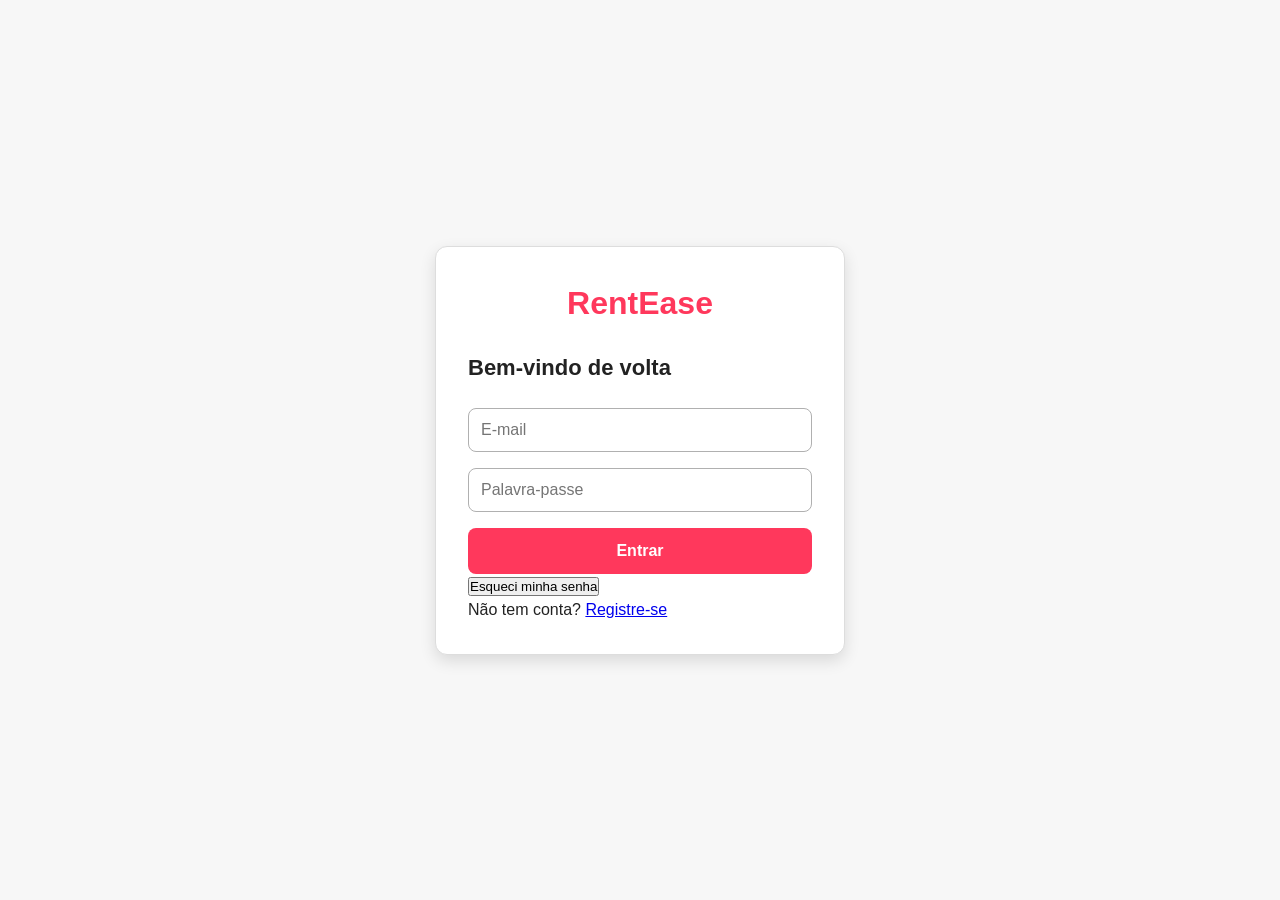
==== all-flats.html @ 6678277b "Add files via upload" ====
<!DOCTYPE html>
<html lang="pt">
<head>
    <meta charset="UTF-8">
    <meta name="viewport" content="width=device-width, initial-scale=1.0">
    <title>Todos os Flats - RentEase</title>
    <link rel="stylesheet" href="styles.css">
</head>
<body>
    <header class="main-header">
        <div class="container header-flex">
            <div class="logo">RentEase</div>
            <nav class="main-nav">
                <a href="index.html">Favoritos (Home)</a>
                <a href="all-flats.html" class="active">Todos os Flats</a>
                <a href="new-flat.html">Novo Flat</a>
                <a href="profile.html">Perfil</a>
            </nav>
            <div class="user-info">
                <span id="user-display">Olá, <strong id="full-name">...</strong></span>
                <button onclick="logout()" class="btn-logout">Sair</button>
            </div>
        </div>
    </header>

    <main class="container">
        <section class="page-title">
            <h1>Todos os Apartamentos</h1>
            <p>Explore todas as opções disponíveis no sistema.</p>
        </section>

        <section class="filters-bar airbnb-card">
            <div class="filter-inputs">
                <input type="text" id="filter-city" placeholder="Cidade">
                <input type="number" id="filter-min-price" placeholder="Preço Min">
                <input type="number" id="filter-max-price" placeholder="Preço Max">
                <input type="number" id="filter-min-area" placeholder="Área Min">
            </div>
            <div class="sort-box">
                <label>Ordenar por:</label>
                <select id="sort-select">
                    <option value="city">Cidade</option>
                    <option value="rentPrice">Preço</option>
                    <option value="areaSize">Área</option>
                </select>
            </div>
        </section>

        <div id="all-flats-grid" class="flats-grid">
            </div>
    </main>

    <script src="auth.js"></script>
    <script src="app.js"></script>
    <script>
       
        function renderAllFlats() {
            const container = document.getElementById('all-flats-grid');
            const cityValue = document.getElementById('filter-city').value.toLowerCase();
            const minPrice = Number(document.getElementById('filter-min-price').value) || 0;
            const maxPrice = Number(document.getElementById('filter-max-price').value) || Infinity;
            const minArea = Number(document.getElementById('filter-min-area').value) || 0;
            const sortBy = document.getElementById('sort-select').value;

            let filtered = allFlats.filter(flat => {
                return flat.city.toLowerCase().includes(cityValue) &&
                       flat.rentPrice >= minPrice &&
                       flat.rentPrice <= maxPrice &&
                       flat.areaSize >= minArea;
            });

            filtered.sort((a, b) => {
                if (typeof a[sortBy] === 'string') return a[sortBy].localeCompare(b[sortBy]);
                return a[sortBy] - b[sortBy];
            });

            container.innerHTML = filtered.map(flat => `
                <div class="flat-card airbnb-card">
                    <div class="flat-image-placeholder"></div>
                    <div class="flat-content">
                        <div class="flat-header">
                            <h3>${flat.city}</h3>
                            <button onclick="toggleFavorite('${flat.id}')" class="fav-btn ${flat.isFavourite ? 'active' : ''}">
                                ${flat.isFavourite ? '❤️' : '🤍'}
                            </button>
                        </div>
                        <p class="flat-details">${flat.streetName}, ${flat.streetNumber}</p>
                        <p class="flat-specs">${flat.areaSize}m² • ${flat.yearBuilt}</p>
                        <p class="flat-price"><strong>€${flat.rentPrice}</strong> / mês</p>
                    </div>
                </div>
            `).join('');
        }

        document.querySelectorAll('input, select').forEach(el => {
            el.addEventListener('input', renderAllFlats);
        });

        window.onload = renderAllFlats;
    </script>
</body>
</html>
---- styles.css ----
:root {
    --airbnb-red: #FF385C;
    --dark-text: #222222;
    --light-gray: #717171;
    --border: #DDDDDD;
    --bg-gray: #f7f7f7;
    --white: #ffffff;
    --shadow: 0 6px 16px rgba(0,0,0,0.12);
}

* {
    box-sizing: border-box;
    margin: 0;
    padding: 0;
    font-family: 'Circular', -apple-system, BlinkMacSystemFont, Roboto, Helvetica Neue, sans-serif;
}

body {
    background-color: var(--white);
    color: var(--dark-text);
    line-height: 1.5;
}

.container {
    max-width: 1200px;
    margin: 0 auto;
    padding: 0 24px;
}

.auth-page {
    display: flex;
    justify-content: center;
    align-items: center;
    min-height: 100vh;
    background-color: var(--bg-gray);
}

.auth-container {
    width: 100%;
    max-width: 450px;
    padding: 20px;
}

.airbnb-card {
    background: var(--white);
    padding: 32px;
    border: 1px solid var(--border);
    border-radius: 12px;
    box-shadow: var(--shadow);
}

.logo {
    color: var(--airbnb-red);
    font-size: 32px;
    font-weight: bold;
    text-align: center;
    margin-bottom: 24px;
    display: block;
    text-decoration: none;
}

h2 {
    font-size: 22px;
    margin-bottom: 24px;
    font-weight: 600;
}

.airbnb-card input {
    width: 100%;
    padding: 12px;
    margin-bottom: 16px;
    border: 1px solid #B0B0B0;
    border-radius: 8px;
    font-size: 16px;
}

.btn-primary {
    background-color: var(--airbnb-red);
    color: white;
    border: none;
    width: 100%;
    padding: 14px;
    border-radius: 8px;
    font-size: 16px;
    font-weight: 600;
    cursor: pointer;
    transition: transform 0.1s;
}

.btn-primary:active {
    transform: scale(0.98);
}

.main-header {
    border-bottom: 1px solid var(--border);
    padding: 16px 0;
    background: var(--white);
    position: sticky;
    top: 0;
    z-index: 1000;
}

.header-flex {
    display: flex;
    justify-content: space-between;
    align-items: center;
}

.main-nav a {
    text-decoration: none;
    color: var(--dark-text);
    margin: 0 15px;
    font-size: 14px;
    font-weight: 500;
}

.main-nav a.active {
    color: var(--airbnb-red);
    border-bottom: 2px solid var(--airbnb-red);
    padding-bottom: 20px;
}

.user-info {
    display: flex;
    align-items: center;
    gap: 15px;
}

.btn-logout {
    background: none;
    border: 1px solid var(--border);
    padding: 8px 16px;
    border-radius: 20px;
    cursor: pointer;
    font-size: 12px;
}

.flats-grid {
    display: grid;
    grid-template-columns: repeat(auto-fill, minmax(280px, 1fr));
    gap: 24px;
    padding: 32px 0;
}

.flat-card {
    border: none !important;
    box-shadow: none !important;
    position: relative;
    cursor: pointer;
}

.flat-image-placeholder {
    width: 100%;
    aspect-ratio: 1 / 1;
    background-color: #EBEBEB;
    border-radius: 12px;
    margin-bottom: 12px;
}

.flat-content h3 {
    font-size: 16px;
    font-weight: 600;
}

.flat-details, .flat-specs {
    color: var(--light-gray);
    font-size: 14px;
}

.flat-price {
    margin-top: 6px;
    font-size: 15px;
}

.fav-btn {
    position: absolute;
    top: 15px;
    right: 15px;
    background: none;
    border: none;
    font-size: 24px;
    cursor: pointer;
    z-index: 10;
}

.filters-bar {
    display: flex;
    justify-content: space-between;
    align-items: center;
    padding: 20px;
    margin-top: 20px;
    background: var(--white);
}

.filter-inputs {
    display: flex;
    gap: 10px;
    flex-wrap: wrap;
}

.filter-inputs input, .sort-box select {
    padding: 10px;
    border: 1px solid var(--border);
    border-radius: 8px;
}

.form-container {
    max-width: 600px;
    margin: 40px auto;
}

.input-section {
    margin-bottom: 30px;
    padding-bottom: 20px;
    border-bottom: 1px solid var(--border);
}

.input-row {
    display: flex;
    gap: 10px;
}

@media (max-width: 768px) {
    .header-flex {
        flex-direction: column;
        gap: 15px;
    }
    
    .filters-bar {
        flex-direction: column;
        gap: 15px;
    }

    .auth-container {
        max-width: 90%;
    }
}
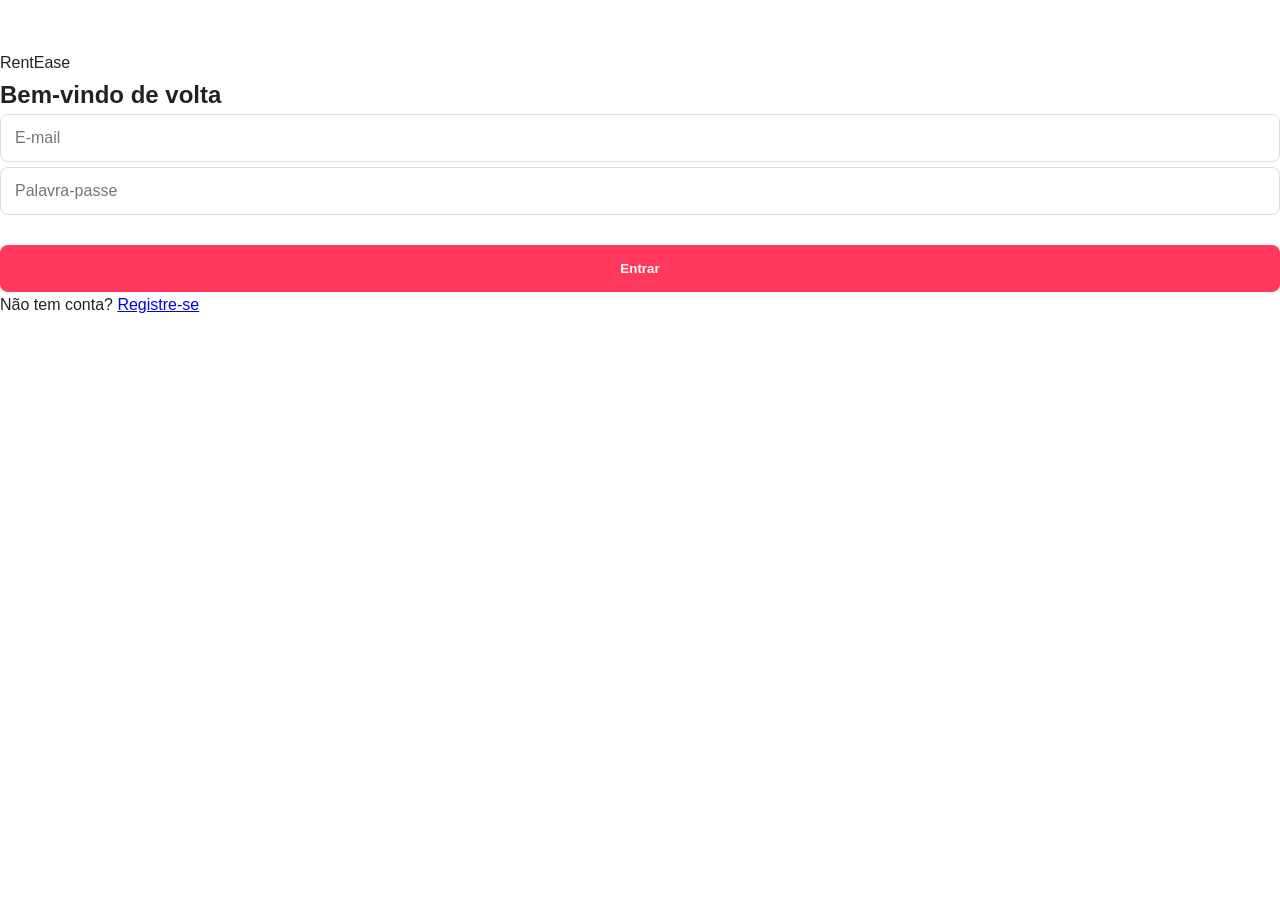
==== commit f9215aa9: "Add files via upload" ====
--- a/all-flats.html
+++ b/all-flats.html
@@ -1,102 +1,55 @@
 <!DOCTYPE html>
 <html lang="pt">
+
 <head>
     <meta charset="UTF-8">
     <meta name="viewport" content="width=device-width, initial-scale=1.0">
-    <title>Todos os Flats - RentEase</title>
+    <title>Meus Flats - RentEase</title>
     <link rel="stylesheet" href="styles.css">
 </head>
+
 <body>
+
     <header class="main-header">
         <div class="container header-flex">
-            <div class="logo">RentEase</div>
+            <a href="index.html" class="logo-link">RentEase</a>
             <nav class="main-nav">
-                <a href="index.html">Favoritos (Home)</a>
-                <a href="all-flats.html" class="active">Todos os Flats</a>
+                <a href="index.html">Favoritos</a>
+                <a href="all-flats.html">Todos os Flats</a>
                 <a href="new-flat.html">Novo Flat</a>
                 <a href="profile.html">Perfil</a>
             </nav>
             <div class="user-info">
-                <span id="user-display">Olá, <strong id="full-name">...</strong></span>
-                <button onclick="logout()" class="btn-logout">Sair</button>
+                Olá, <strong id="full-name-header">...</strong>
+                <button onclick="logout()"
+                    style="background:none; border:1px solid #ddd; padding:5px 12px; border-radius:20px; cursor:pointer;">Sair</button>
             </div>
         </div>
     </header>
 
     <main class="container">
-        <section class="page-title">
-            <h1>Todos os Apartamentos</h1>
-            <p>Explore todas as opções disponíveis no sistema.</p>
-        </section>
+        <h1>Os meus Apartamentos</h1>
+        <div id="all-flats-grid" class="flats-grid"></div>
 
-        <section class="filters-bar airbnb-card">
-            <div class="filter-inputs">
-                <input type="text" id="filter-city" placeholder="Cidade">
-                <input type="number" id="filter-min-price" placeholder="Preço Min">
-                <input type="number" id="filter-max-price" placeholder="Preço Max">
-                <input type="number" id="filter-min-area" placeholder="Área Min">
+        <div id="editModal" class="modal">
+            <div class="modal-content airbnb-card">
+                <span class="close-btn" onclick="closeEditModal()">&times;</span>
+                <h2>Editar Apartamento</h2>
+                <form id="edit-form" onsubmit="saveEdit(event)">
+                    <input type="hidden" id="edit-id">
+                    <label>Cidade</label>
+                    <input type="text" id="edit-city" required>
+                    <label>Preço (€)</label>
+                    <input type="number" id="edit-rentPrice" required>
+                    <button type="submit" class="btn-primary">Guardar Alterações</button>
+                    <button type="button" onclick="deleteFlat()" class="btn-delete-flat">Eliminar Apartamento</button>
+                </form>
             </div>
-            <div class="sort-box">
-                <label>Ordenar por:</label>
-                <select id="sort-select">
-                    <option value="city">Cidade</option>
-                    <option value="rentPrice">Preço</option>
-                    <option value="areaSize">Área</option>
-                </select>
-            </div>
-        </section>
-
-        <div id="all-flats-grid" class="flats-grid">
-            </div>
+        </div>
     </main>
 
     <script src="auth.js"></script>
     <script src="app.js"></script>
-    <script>
-       
-        function renderAllFlats() {
-            const container = document.getElementById('all-flats-grid');
-            const cityValue = document.getElementById('filter-city').value.toLowerCase();
-            const minPrice = Number(document.getElementById('filter-min-price').value) || 0;
-            const maxPrice = Number(document.getElementById('filter-max-price').value) || Infinity;
-            const minArea = Number(document.getElementById('filter-min-area').value) || 0;
-            const sortBy = document.getElementById('sort-select').value;
+</body>
 
-            let filtered = allFlats.filter(flat => {
-                return flat.city.toLowerCase().includes(cityValue) &&
-                       flat.rentPrice >= minPrice &&
-                       flat.rentPrice <= maxPrice &&
-                       flat.areaSize >= minArea;
-            });
-
-            filtered.sort((a, b) => {
-                if (typeof a[sortBy] === 'string') return a[sortBy].localeCompare(b[sortBy]);
-                return a[sortBy] - b[sortBy];
-            });
-
-            container.innerHTML = filtered.map(flat => `
-                <div class="flat-card airbnb-card">
-                    <div class="flat-image-placeholder"></div>
-                    <div class="flat-content">
-                        <div class="flat-header">
-                            <h3>${flat.city}</h3>
-                            <button onclick="toggleFavorite('${flat.id}')" class="fav-btn ${flat.isFavourite ? 'active' : ''}">
-                                ${flat.isFavourite ? '❤️' : '🤍'}
-                            </button>
-                        </div>
-                        <p class="flat-details">${flat.streetName}, ${flat.streetNumber}</p>
-                        <p class="flat-specs">${flat.areaSize}m² • ${flat.yearBuilt}</p>
-                        <p class="flat-price"><strong>€${flat.rentPrice}</strong> / mês</p>
-                    </div>
-                </div>
-            `).join('');
-        }
-
-        document.querySelectorAll('input, select').forEach(el => {
-            el.addEventListener('input', renderAllFlats);
-        });
-
-        window.onload = renderAllFlats;
-    </script>
-</body>
 </html>
--- a/styles.css
+++ b/styles.css
@@ -1,100 +1,34 @@
 :root {
-    --airbnb-red: #FF385C;
-    --dark-text: #222222;
+    --primary-color: #ff385c;
+    --text-color: #222222;
     --light-gray: #717171;
-    --border: #DDDDDD;
-    --bg-gray: #f7f7f7;
-    --white: #ffffff;
-    --shadow: 0 6px 16px rgba(0,0,0,0.12);
+    --border-color: #dddddd;
+    --bg-color: #f7f7f7;
 }
 
 * {
     box-sizing: border-box;
     margin: 0;
     padding: 0;
-    font-family: 'Circular', -apple-system, BlinkMacSystemFont, Roboto, Helvetica Neue, sans-serif;
+    font-family: 'Segoe UI', sans-serif;
 }
 
 body {
-    background-color: var(--white);
-    color: var(--dark-text);
-    line-height: 1.5;
+    background: white;
+    color: var(--text-color);
+    line-height: 1.6;
 }
 
 .container {
-    max-width: 1200px;
+    max-width: 1100px;
     margin: 0 auto;
-    padding: 0 24px;
-}
-
-.auth-page {
-    display: flex;
-    justify-content: center;
-    align-items: center;
-    min-height: 100vh;
-    background-color: var(--bg-gray);
-}
-
-.auth-container {
-    width: 100%;
-    max-width: 450px;
-    padding: 20px;
-}
-
-.airbnb-card {
-    background: var(--white);
-    padding: 32px;
-    border: 1px solid var(--border);
-    border-radius: 12px;
-    box-shadow: var(--shadow);
-}
-
-.logo {
-    color: var(--airbnb-red);
-    font-size: 32px;
-    font-weight: bold;
-    text-align: center;
-    margin-bottom: 24px;
-    display: block;
-    text-decoration: none;
-}
-
-h2 {
-    font-size: 22px;
-    margin-bottom: 24px;
-    font-weight: 600;
-}
-
-.airbnb-card input {
-    width: 100%;
-    padding: 12px;
-    margin-bottom: 16px;
-    border: 1px solid #B0B0B0;
-    border-radius: 8px;
-    font-size: 16px;
-}
-
-.btn-primary {
-    background-color: var(--airbnb-red);
-    color: white;
-    border: none;
-    width: 100%;
-    padding: 14px;
-    border-radius: 8px;
-    font-size: 16px;
-    font-weight: 600;
-    cursor: pointer;
-    transition: transform 0.1s;
-}
-
-.btn-primary:active {
-    transform: scale(0.98);
+    padding: 0 20px;
 }
 
 .main-header {
-    border-bottom: 1px solid var(--border);
-    padding: 16px 0;
-    background: var(--white);
+    border-bottom: 1px solid var(--border-color);
+    padding: 20px 0;
+    background: white;
     position: sticky;
     top: 0;
     z-index: 1000;
@@ -106,132 +40,180 @@
     align-items: center;
 }
 
+.logo-link {
+    font-size: 1.6rem;
+    font-weight: 800;
+    color: var(--primary-color);
+    text-decoration: none;
+}
+
+.main-nav {
+    display: flex;
+    gap: 25px;
+}
+
 .main-nav a {
     text-decoration: none;
-    color: var(--dark-text);
-    margin: 0 15px;
-    font-size: 14px;
+    color: var(--text-color);
     font-weight: 500;
 }
 
 .main-nav a.active {
-    color: var(--airbnb-red);
-    border-bottom: 2px solid var(--airbnb-red);
-    padding-bottom: 20px;
+    color: var(--primary-color);
 }
 
 .user-info {
     display: flex;
     align-items: center;
-    gap: 15px;
-}
-
-.btn-logout {
-    background: none;
-    border: 1px solid var(--border);
-    padding: 8px 16px;
-    border-radius: 20px;
-    cursor: pointer;
-    font-size: 12px;
+    gap: 10px;
+    font-weight: 600;
+}
+
+main {
+    padding: 50px 0;
+}
+
+h1 {
+    margin-bottom: 15px;
+    font-size: 2rem;
+}
+
+.subtitle {
+    color: var(--light-gray);
+    margin-bottom: 40px;
+    display: block;
+}
+
+label {
+    display: block;
+    margin: 15px 0 5px;
+    font-weight: 600;
+    font-size: 0.85rem;
+    color: var(--light-gray);
+    text-transform: uppercase;
+}
+
+input,
+select {
+    width: 100%;
+    padding: 14px;
+    border: 1px solid var(--border-color);
+    border-radius: 8px;
+    font-size: 1rem;
+    margin-bottom: 5px;
+}
+
+.input-row {
+    display: grid;
+    grid-template-columns: 1fr 1fr;
+    gap: 20px;
+    margin-bottom: 15px;
 }
 
 .flats-grid {
     display: grid;
-    grid-template-columns: repeat(auto-fill, minmax(280px, 1fr));
-    gap: 24px;
-    padding: 32px 0;
+    grid-template-columns: repeat(auto-fill, minmax(300px, 1fr));
+    gap: 35px;
+    margin-top: 30px;
 }
 
 .flat-card {
-    border: none !important;
-    box-shadow: none !important;
+    cursor: pointer;
+    border-radius: 12px;
+}
+
+.flat-image-container {
+    width: 100%;
+    aspect-ratio: 1/1;
+    border-radius: 12px;
+    overflow: hidden;
+    background: #f0f0f0;
+    margin-bottom: 12px;
+}
+
+.flat-photo {
+    width: 100%;
+    height: 100%;
+    object-fit: cover;
+}
+
+.modal {
+    display: none;
+    position: fixed;
+    z-index: 2000;
+    left: 0;
+    top: 0;
+    width: 100%;
+    height: 100%;
+    background: rgba(0, 0, 0, 0.5);
+    backdrop-filter: blur(2px);
+}
+
+.modal-content {
+    background: white;
+    margin: 5vh auto;
+    padding: 40px;
+    width: 90%;
+    max-width: 550px;
+    border-radius: 16px;
     position: relative;
-    cursor: pointer;
-}
-
-.flat-image-placeholder {
-    width: 100%;
-    aspect-ratio: 1 / 1;
-    background-color: #EBEBEB;
-    border-radius: 12px;
-    margin-bottom: 12px;
-}
-
-.flat-content h3 {
-    font-size: 16px;
+}
+
+.close-btn {
+    position: absolute;
+    right: 25px;
+    top: 20px;
+    font-size: 24px;
+    cursor: pointer;
+}
+
+.btn-primary {
+    background: var(--primary-color);
+    color: white;
+    border: none;
+    padding: 16px;
+    width: 100%;
+    border-radius: 8px;
+    font-weight: 700;
+    cursor: pointer;
+    margin-top: 25px;
+}
+
+.btn-delete {
+    background: #fdf2f2;
+    color: #d32f2f;
+    border: none;
+    padding: 12px;
+    width: 100%;
+    border-radius: 8px;
+    margin-top: 10px;
+    cursor: pointer;
     font-weight: 600;
-}
-
-.flat-details, .flat-specs {
-    color: var(--light-gray);
-    font-size: 14px;
-}
-
-.flat-price {
-    margin-top: 6px;
-    font-size: 15px;
-}
-
-.fav-btn {
-    position: absolute;
-    top: 15px;
-    right: 15px;
-    background: none;
-    border: none;
-    font-size: 24px;
-    cursor: pointer;
-    z-index: 10;
-}
-
-.filters-bar {
-    display: flex;
-    justify-content: space-between;
-    align-items: center;
-    padding: 20px;
-    margin-top: 20px;
-    background: var(--white);
-}
-
-.filter-inputs {
-    display: flex;
-    gap: 10px;
-    flex-wrap: wrap;
-}
-
-.filter-inputs input, .sort-box select {
-    padding: 10px;
-    border: 1px solid var(--border);
-    border-radius: 8px;
-}
-
-.form-container {
-    max-width: 600px;
-    margin: 40px auto;
-}
-
-.input-section {
-    margin-bottom: 30px;
-    padding-bottom: 20px;
-    border-bottom: 1px solid var(--border);
-}
-
-.input-row {
-    display: flex;
-    gap: 10px;
 }
 
 @media (max-width: 768px) {
     .header-flex {
         flex-direction: column;
-        gap: 15px;
+        gap: 20px;
     }
-    
-    .filters-bar {
-        flex-direction: column;
-        gap: 15px;
+
+    .input-row {
+        grid-template-columns: 1fr;
     }
-
-    .auth-container {
-        max-width: 90%;
-    }
+}
+
+.btn-delete {
+    background-color: #ff4d4d;
+    color: white;
+    border: none;
+    padding: 12px 20px;
+    border-radius: 8px;
+    font-weight: bold;
+    cursor: pointer;
+    width: 100%;
+    transition: background 0.2s;
+}
+
+.btn-delete:hover {
+    background-color: #cc0000;
 }
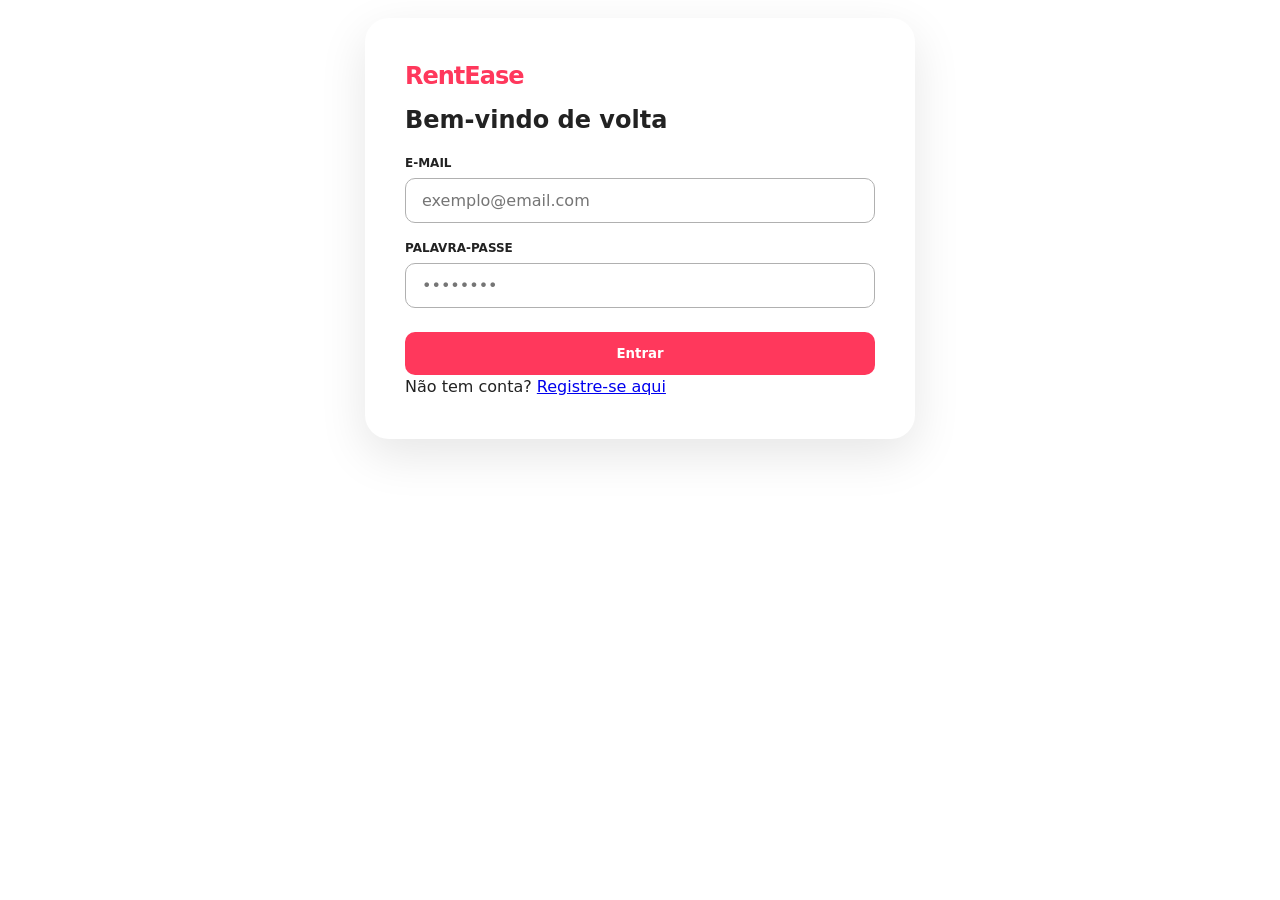
==== commit 1578af0d: "Add files via upload" ====
--- a/all-flats.html
+++ b/all-flats.html
@@ -1,48 +1,65 @@
 <!DOCTYPE html>
 <html lang="pt">
-
 <head>
     <meta charset="UTF-8">
     <meta name="viewport" content="width=device-width, initial-scale=1.0">
-    <title>Meus Flats - RentEase</title>
+    <title>Todos os Flats - RentEase</title>
     <link rel="stylesheet" href="styles.css">
 </head>
-
 <body>
-
     <header class="main-header">
         <div class="container header-flex">
             <a href="index.html" class="logo-link">RentEase</a>
             <nav class="main-nav">
                 <a href="index.html">Favoritos</a>
-                <a href="all-flats.html">Todos os Flats</a>
+                <a href="all-flats.html" class="active">Todos os Flats</a>
                 <a href="new-flat.html">Novo Flat</a>
                 <a href="profile.html">Perfil</a>
             </nav>
             <div class="user-info">
                 Olá, <strong id="full-name-header">...</strong>
-                <button onclick="logout()"
-                    style="background:none; border:1px solid #ddd; padding:5px 12px; border-radius:20px; cursor:pointer;">Sair</button>
+                <button onclick="logout()" class="btn-logout">Sair</button>
             </div>
         </div>
     </header>
 
     <main class="container">
-        <h1>Os meus Apartamentos</h1>
+        <h1>Todos os Flats</h1>
+    
         <div id="all-flats-grid" class="flats-grid"></div>
 
         <div id="editModal" class="modal">
-            <div class="modal-content airbnb-card">
+            <div class="modal-content">
                 <span class="close-btn" onclick="closeEditModal()">&times;</span>
-                <h2>Editar Apartamento</h2>
+                <h2>Editar Flat</h2>
                 <form id="edit-form" onsubmit="saveEdit(event)">
                     <input type="hidden" id="edit-id">
                     <label>Cidade</label>
                     <input type="text" id="edit-city" required>
-                    <label>Preço (€)</label>
-                    <input type="number" id="edit-rentPrice" required>
+                    <div class="input-row">
+                        <div>
+                            <label>Rua</label>
+                            <input type="text" id="edit-street">
+                        </div>
+                        <div>
+                            <label>Nº</label>
+                            <input type="text" id="edit-number">
+                        </div>
+                    </div>
+                    <div class="input-row">
+                        <div>
+                            <label>Área (m²)</label>
+                            <input type="number" id="edit-area">
+                        </div>
+                        <div>
+                            <label>Preço (€)</label>
+                            <input type="number" id="edit-price" required>
+                        </div>
+                    </div>
+                    <label>Link da Foto (URL)</label>
+                    <input type="url" id="edit-photo">
                     <button type="submit" class="btn-primary">Guardar Alterações</button>
-                    <button type="button" onclick="deleteFlat()" class="btn-delete-flat">Eliminar Apartamento</button>
+                    <button type="button" onclick="deleteFlat()" class="btn-delete-acc">Eliminar Flat</button>
                 </form>
             </div>
         </div>
@@ -51,5 +68,4 @@
     <script src="auth.js"></script>
     <script src="app.js"></script>
 </body>
-
 </html>
--- a/styles.css
+++ b/styles.css
@@ -1,219 +1,263 @@
 :root {
     --primary-color: #ff385c;
+    --primary-hover: #e31c5f;
     --text-color: #222222;
     --light-gray: #717171;
     --border-color: #dddddd;
     --bg-color: #f7f7f7;
-}
-
-* {
-    box-sizing: border-box;
-    margin: 0;
-    padding: 0;
-    font-family: 'Segoe UI', sans-serif;
-}
-
-body {
+    --white: #ffffff;
+}
+
+* { 
+    box-sizing: border-box; 
+    margin: 0; 
+    padding: 0; 
+    font-family: 'Inter', -apple-system, system-ui, sans-serif; 
+}
+
+body { 
+    background-color: var(--white); 
+    color: var(--text-color); 
+    line-height: 1.5; 
+}
+
+.container { 
+    max-width: 1100px; 
+    margin: 0 auto; 
+    padding: 0 24px; 
+}
+
+.main-header { 
+    border-bottom: 1px solid var(--border-color); 
+    padding: 16px 0; 
+    position: sticky; 
+    top: 0; 
+    background: white; 
+    z-index: 1000;
+}
+
+.header-flex { 
+    display: flex; 
+    justify-content: space-between; 
+    align-items: center; 
+}
+
+.logo-link { 
+    font-size: 1.5rem; 
+    font-weight: 800; 
+    color: var(--primary-color); 
+    text-decoration: none; 
+    letter-spacing: -1px; 
+}
+
+.main-nav { 
+    display: flex; 
+    gap: 24px; 
+}
+
+.main-nav a { 
+    text-decoration: none; 
+    color: var(--text-color); 
+    font-weight: 600; 
+    font-size: 0.9rem;
+    padding: 8px 12px;
+}
+
+.main-nav a.active { 
+    color: var(--primary-color); 
+}
+
+.user-info { 
+    display: flex; 
+    align-items: center; 
+    gap: 12px; 
+    font-size: 0.9rem; 
+}
+
+.btn-logout { 
+    background: white; 
+    border: 1px solid var(--border-color); 
+    padding: 6px 16px; 
+    border-radius: 20px; 
+    cursor: pointer; 
+}
+
+main { 
+    padding: 40px 0; 
+}
+
+h1 { 
+    margin-bottom: 8px; 
+    font-size: 2rem; 
+}
+
+.subtitle { 
+    color: var(--light-gray); 
+    margin-bottom: 32px; 
+    display: block; 
+}
+
+.flats-grid { 
+    display: grid; 
+    grid-template-columns: repeat(auto-fill, minmax(260px, 1fr)); 
+    gap: 32px; 
+}
+
+.flat-card-wrapper {
+    position: relative;
+}
+
+.fav-btn {
+    position: absolute;
+    top: 12px;
+    right: 12px;
+    background: none;
+    border: none;
+    cursor: pointer;
+    z-index: 10;
+}
+
+.fav-icon {
+    font-size: 24px;
+    color: rgba(255, 255, 255, 0.9);
+    text-shadow: 0 0 4px rgba(0,0,0,0.5);
+    transition: color 0.3s, transform 0.2s;
+}
+
+.fav-icon.active {
+    color: var(--primary-color);
+}
+
+.fav-btn:hover .fav-icon {
+    transform: scale(1.1);
+}
+
+.airbnb-card { 
+    border-radius: 12px; 
+    overflow: hidden; 
+    cursor: pointer; 
+    transition: transform 0.3s ease, box-shadow 0.3s ease;
     background: white;
-    color: var(--text-color);
-    line-height: 1.6;
-}
-
-.container {
-    max-width: 1100px;
-    margin: 0 auto;
-    padding: 0 20px;
-}
-
-.main-header {
-    border-bottom: 1px solid var(--border-color);
-    padding: 20px 0;
-    background: white;
-    position: sticky;
-    top: 0;
-    z-index: 1000;
-}
-
-.header-flex {
-    display: flex;
-    justify-content: space-between;
-    align-items: center;
-}
-
-.logo-link {
-    font-size: 1.6rem;
-    font-weight: 800;
-    color: var(--primary-color);
-    text-decoration: none;
-}
-
-.main-nav {
-    display: flex;
-    gap: 25px;
-}
-
-.main-nav a {
-    text-decoration: none;
-    color: var(--text-color);
-    font-weight: 500;
-}
-
-.main-nav a.active {
-    color: var(--primary-color);
-}
-
-.user-info {
-    display: flex;
-    align-items: center;
-    gap: 10px;
-    font-weight: 600;
-}
-
-main {
-    padding: 50px 0;
-}
-
-h1 {
-    margin-bottom: 15px;
-    font-size: 2rem;
-}
-
-.subtitle {
-    color: var(--light-gray);
-    margin-bottom: 40px;
-    display: block;
-}
-
-label {
-    display: block;
-    margin: 15px 0 5px;
-    font-weight: 600;
-    font-size: 0.85rem;
-    color: var(--light-gray);
-    text-transform: uppercase;
-}
-
-input,
-select {
-    width: 100%;
-    padding: 14px;
-    border: 1px solid var(--border-color);
-    border-radius: 8px;
-    font-size: 1rem;
-    margin-bottom: 5px;
-}
-
-.input-row {
-    display: grid;
-    grid-template-columns: 1fr 1fr;
-    gap: 20px;
-    margin-bottom: 15px;
-}
-
-.flats-grid {
-    display: grid;
-    grid-template-columns: repeat(auto-fill, minmax(300px, 1fr));
-    gap: 35px;
-    margin-top: 30px;
-}
-
-.flat-card {
-    cursor: pointer;
-    border-radius: 12px;
-}
-
-.flat-image-container {
-    width: 100%;
-    aspect-ratio: 1/1;
-    border-radius: 12px;
-    overflow: hidden;
-    background: #f0f0f0;
+}
+
+.airbnb-card:hover { 
+    transform: translateY(-8px); 
+    box-shadow: 0 12px 28px rgba(0,0,0,0.15); 
+}
+
+.flat-image-container { 
+    width: 100%; 
+    aspect-ratio: 1/1; 
+    border-radius: 12px; 
+    overflow: hidden; 
+    background: #ebebeb;
     margin-bottom: 12px;
 }
 
-.flat-photo {
-    width: 100%;
-    height: 100%;
-    object-fit: cover;
-}
-
-.modal {
-    display: none;
-    position: fixed;
-    z-index: 2000;
-    left: 0;
-    top: 0;
-    width: 100%;
-    height: 100%;
-    background: rgba(0, 0, 0, 0.5);
-    backdrop-filter: blur(2px);
-}
-
-.modal-content {
-    background: white;
-    margin: 5vh auto;
-    padding: 40px;
-    width: 90%;
-    max-width: 550px;
-    border-radius: 16px;
-    position: relative;
-}
-
-.close-btn {
-    position: absolute;
-    right: 25px;
-    top: 20px;
-    font-size: 24px;
-    cursor: pointer;
-}
-
-.btn-primary {
-    background: var(--primary-color);
-    color: white;
-    border: none;
-    padding: 16px;
-    width: 100%;
-    border-radius: 8px;
-    font-weight: 700;
-    cursor: pointer;
-    margin-top: 25px;
-}
-
-.btn-delete {
-    background: #fdf2f2;
-    color: #d32f2f;
-    border: none;
-    padding: 12px;
-    width: 100%;
-    border-radius: 8px;
+.flat-photo { 
+    width: 100%; 
+    height: 100%; 
+    object-fit: cover; 
+    transition: transform 0.5s ease; 
+}
+
+.airbnb-card:hover .flat-photo { 
+    transform: scale(1.1); 
+}
+
+.flat-content h3 { 
+    font-size: 1rem; 
+    font-weight: 700; 
+}
+
+.flat-details { 
+    color: var(--light-gray); 
+    font-size: 0.9rem; 
+}
+
+.auth-card, .modal-content { 
+    background: white; 
+    margin: 2vh auto; 
+    padding: 40px; 
+    width: 100%; 
+    max-width: 550px; 
+    border-radius: 24px; 
+    box-shadow: 0 16px 48px rgba(0,0,0,0.1); 
+    transition: none !important;
+}
+
+.auth-card:hover { 
+    transform: none !important; 
+    box-shadow: 0 16px 48px rgba(0,0,0,0.1) !important; 
+}
+
+.modal { 
+    display: none; 
+    position: fixed; 
+    z-index: 2000; 
+    left: 0; 
+    top: 0; 
+    width: 100%; 
+    height: 100%; 
+    background: rgba(0,0,0,0.5); 
+    backdrop-filter: blur(4px); 
+}
+
+.close-btn { 
+    position: absolute; 
+    right: 25px; 
+    top: 20px; 
+    font-size: 24px; 
+    cursor: pointer; 
+}
+
+label { 
+    display: block; 
+    margin: 16px 0 6px; 
+    font-size: 0.75rem; 
+    font-weight: 800; 
+    text-transform: uppercase; 
+}
+
+input { 
+    width: 100%; 
+    padding: 12px 16px; 
+    border: 1px solid #b0b0b0; 
+    border-radius: 10px; 
+    font-size: 1rem; 
+}
+
+.input-row { 
+    display: grid; 
+    grid-template-columns: 1fr 1fr; 
+    gap: 16px; 
+}
+
+.btn-primary { 
+    background: var(--primary-color); 
+    color: white; 
+    border: none; 
+    padding: 14px; 
+    width: 100%; 
+    border-radius: 10px; 
+    font-weight: 700; 
+    cursor: pointer; 
+    margin-top: 24px;
+}
+
+.btn-delete-acc { 
+    background: #fff1f3; 
+    color: var(--primary-color); 
+    border: 1px solid var(--primary-color); 
+    padding: 12px; 
+    width: 100%; 
+    border-radius: 10px; 
+    font-weight: 700; 
+    cursor: pointer; 
     margin-top: 10px;
-    cursor: pointer;
-    font-weight: 600;
 }
 
 @media (max-width: 768px) {
-    .header-flex {
-        flex-direction: column;
-        gap: 20px;
-    }
-
-    .input-row {
-        grid-template-columns: 1fr;
-    }
-}
-
-.btn-delete {
-    background-color: #ff4d4d;
-    color: white;
-    border: none;
-    padding: 12px 20px;
-    border-radius: 8px;
-    font-weight: bold;
-    cursor: pointer;
-    width: 100%;
-    transition: background 0.2s;
-}
-
-.btn-delete:hover {
-    background-color: #cc0000;
+    .header-flex { flex-direction: column; gap: 15px; }
+    .input-row { grid-template-columns: 1fr; }
 }
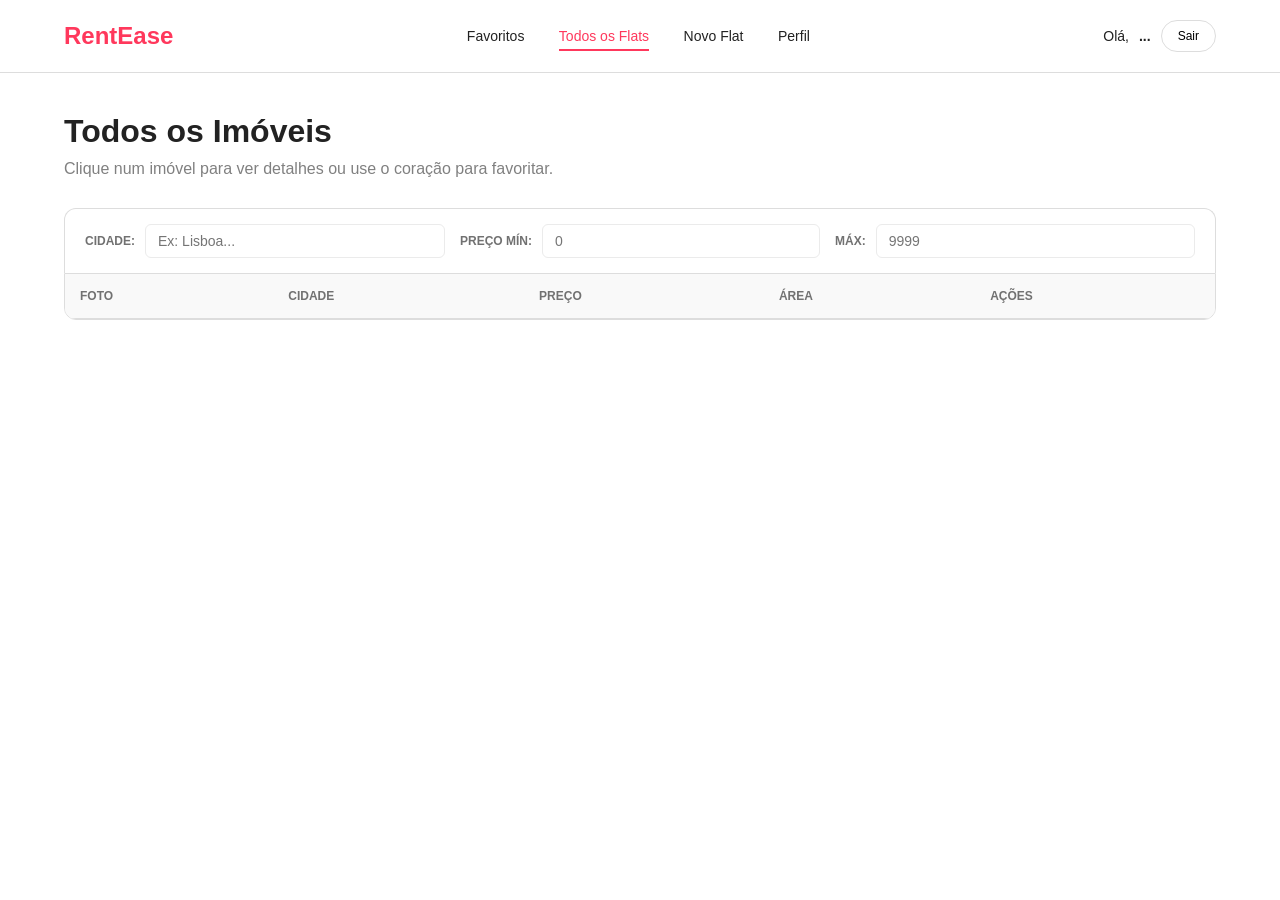
==== commit 8fd5b117: "Add files via upload" ====
--- a/all-flats.html
+++ b/all-flats.html
@@ -1,11 +1,12 @@
 <!DOCTYPE html>
 <html lang="pt">
+
 <head>
     <meta charset="UTF-8">
-    <meta name="viewport" content="width=device-width, initial-scale=1.0">
-    <title>Todos os Flats - RentEase</title>
+    <title>RentEase - Todos os Flats</title>
     <link rel="stylesheet" href="styles.css">
 </head>
+
 <body>
     <header class="main-header">
         <div class="container header-flex">
@@ -16,50 +17,114 @@
                 <a href="new-flat.html">Novo Flat</a>
                 <a href="profile.html">Perfil</a>
             </nav>
-            <div class="user-info">
-                Olá, <strong id="full-name-header">...</strong>
-                <button onclick="logout()" class="btn-logout">Sair</button>
-            </div>
+            <div class="user-info">Olá, <strong id="full-name-header">...</strong> <button onclick="logout()"
+                    class="btn-logout">Sair</button></div>
         </div>
     </header>
 
-    <main class="container">
-        <h1>Todos os Flats</h1>
-    
-        <div id="all-flats-grid" class="flats-grid"></div>
+    <main class="container" style="margin-top: 40px;">
+        <h1 style="margin-bottom: 10px;">Todos os Imóveis</h1>
+        <p style="color: gray; margin-bottom: 30px;">Clique num imóvel para ver detalhes ou use o coração para
+            favoritar.</p>
+
+        <div class="filter-container">
+            <div class="filter-group">
+                <label>Cidade:</label>
+                <input type="text" id="filter-city" placeholder="Ex: Lisboa..." oninput="renderAllFlats()">
+            </div>
+
+            <div class="filter-group">
+                <label>Preço Mín:</label>
+                <input type="number" id="filter-price-min" placeholder="0" oninput="renderAllFlats()">
+            </div>
+
+            <div class="filter-group">
+                <label>Máx:</label>
+                <input type="number" id="filter-price-max" placeholder="9999" oninput="renderAllFlats()">
+            </div>
+        </div>
+
+        <div class="table-container">
+            <table>
+                <thead>
+                    <tr>
+                        <th>Foto</th>
+                        <th>Cidade</th>
+                        <th>Preço</th>
+                        <th>Área</th>
+                        <th>Ações</th>
+                    </tr>
+                </thead>
+                <tbody id="flats-table-body">
+                </tbody>
+            </table>
+        </div>
+
+        <div id="viewModal" class="modal">
+            <div class="modal-content">
+                <span class="close-btn" onclick="closeViewModal()">Fechar</span>
+
+                <div id="view-details-content"></div>
+            </div>
+        </div>
 
         <div id="editModal" class="modal">
             <div class="modal-content">
                 <span class="close-btn" onclick="closeEditModal()">&times;</span>
-                <h2>Editar Flat</h2>
-                <form id="edit-form" onsubmit="saveEdit(event)">
+                <h2>Editar Anúncio</h2>
+                <form id="edit-form" onsubmit="saveEdit(event)" style="margin-top:20px;">
                     <input type="hidden" id="edit-id">
-                    <label>Cidade</label>
-                    <input type="text" id="edit-city" required>
-                    <div class="input-row">
-                        <div>
-                            <label>Rua</label>
-                            <input type="text" id="edit-street">
+
+                    <div class="edit-grid">
+                        <div class="input-group">
+                            <label>Cidade</label>
+                            <input type="text" id="edit-city" required>
                         </div>
-                        <div>
-                            <label>Nº</label>
-                            <input type="text" id="edit-number">
-                        </div>
-                    </div>
-                    <div class="input-row">
-                        <div>
-                            <label>Área (m²)</label>
-                            <input type="number" id="edit-area">
-                        </div>
-                        <div>
+                        <div class="input-group">
                             <label>Preço (€)</label>
                             <input type="number" id="edit-price" required>
                         </div>
                     </div>
-                    <label>Link da Foto (URL)</label>
-                    <input type="url" id="edit-photo">
-                    <button type="submit" class="btn-primary">Guardar Alterações</button>
-                    <button type="button" onclick="deleteFlat()" class="btn-delete-acc">Eliminar Flat</button>
+
+                    <div class="edit-grid">
+                        <div class="input-group">
+                            <label>Disponível em</label>
+                            <input type="date" id="edit-date" required>
+                        </div>
+                        <div class="input-group">
+                            <label>Área (m²)</label>
+                            <input type="number" id="edit-area" required>
+                        </div>
+                    </div>
+
+                    <div class="edit-grid">
+                        <div class="input-group">
+                            <label>Rua</label>
+                            <input type="text" id="edit-street" required>
+                        </div>
+                        <div class="input-group">
+                            <label>Número</label>
+                            <input type="number" id="edit-number" required>
+                        </div>
+                    </div>
+
+                    <div class="input-group"
+                        style="flex-direction: row; align-items: center; gap: 10px; margin: 10px 0;">
+                        <input type="checkbox" id="edit-hasAC" style="width: auto;">
+                        <label for="edit-hasAC" style="text-transform: none; cursor: pointer;">Tem Ar
+                            Condicionado?</label>
+                    </div>
+
+                    <div class="input-group">
+                        <label>URL da Foto</label>
+                        <input type="url" id="edit-photo" required>
+                    </div>
+
+                    <div style="display: flex; gap: 10px; margin-top: 20px;">
+                        <button type="submit" class="btn-primary">Guardar Alterações</button>
+                        <button type="button" onclick="deleteFlat()" class="btn-primary"
+                            style="background: #222;">Eliminar</button>
+                    </div>
                 </form>
             </div>
         </div>
@@ -68,4 +133,5 @@
     <script src="auth.js"></script>
     <script src="app.js"></script>
 </body>
+
 </html>
--- a/styles.css
+++ b/styles.css
@@ -1,263 +1,424 @@
 :root {
-    --primary-color: #ff385c;
-    --primary-hover: #e31c5f;
-    --text-color: #222222;
-    --light-gray: #717171;
-    --border-color: #dddddd;
-    --bg-color: #f7f7f7;
-    --white: #ffffff;
-}
-
-* { 
-    box-sizing: border-box; 
-    margin: 0; 
-    padding: 0; 
-    font-family: 'Inter', -apple-system, system-ui, sans-serif; 
-}
-
-body { 
-    background-color: var(--white); 
-    color: var(--text-color); 
-    line-height: 1.5; 
-}
-
-.container { 
-    max-width: 1100px; 
-    margin: 0 auto; 
-    padding: 0 24px; 
-}
-
-.main-header { 
-    border-bottom: 1px solid var(--border-color); 
-    padding: 16px 0; 
-    position: sticky; 
-    top: 0; 
-    background: white; 
-    z-index: 1000;
-}
-
-.header-flex { 
-    display: flex; 
-    justify-content: space-between; 
-    align-items: center; 
-}
-
-.logo-link { 
-    font-size: 1.5rem; 
-    font-weight: 800; 
-    color: var(--primary-color); 
-    text-decoration: none; 
-    letter-spacing: -1px; 
-}
-
-.main-nav { 
-    display: flex; 
-    gap: 24px; 
-}
-
-.main-nav a { 
-    text-decoration: none; 
-    color: var(--text-color); 
-    font-weight: 600; 
-    font-size: 0.9rem;
-    padding: 8px 12px;
-}
-
-.main-nav a.active { 
-    color: var(--primary-color); 
-}
-
-.user-info { 
-    display: flex; 
-    align-items: center; 
-    gap: 12px; 
-    font-size: 0.9rem; 
-}
-
-.btn-logout { 
-    background: white; 
-    border: 1px solid var(--border-color); 
-    padding: 6px 16px; 
-    border-radius: 20px; 
-    cursor: pointer; 
-}
-
-main { 
-    padding: 40px 0; 
-}
-
-h1 { 
-    margin-bottom: 8px; 
-    font-size: 2rem; 
-}
-
-.subtitle { 
-    color: var(--light-gray); 
-    margin-bottom: 32px; 
-    display: block; 
-}
-
-.flats-grid { 
-    display: grid; 
-    grid-template-columns: repeat(auto-fill, minmax(260px, 1fr)); 
-    gap: 32px; 
-}
-
-.flat-card-wrapper {
+    --primary: #ff385c;
+    --primary-dark: #e31c5f;
+    --border: #dddddd;
+    --border-light: #ebebeb;
+    --text-main: #222222;
+    --text-light: #717171;
+    --bg-modal: rgba(0, 0, 0, 0.5);
+    --shadow-card: 0 6px 16px rgba(0, 0, 0, 0.12);
+}
+
+* {
+    margin: 0;
+    padding: 0;
+    box-sizing: border-box;
+    font-family: -apple-system, BlinkMacSystemFont, "Segoe UI", Roboto, Helvetica, Arial, sans-serif;
+}
+
+body {
+    background-color: #ffffff;
+    color: var(--text-main);
+    padding-bottom: 50px;
+}
+
+body.form-page, body.auth-page {
+    background-color: #f7f7f7;
+}
+
+.container {
+    max-width: 1200px;
+    margin: 0 auto;
+    padding: 0 24px;
+}
+
+.main-header {
+    border-bottom: 1px solid var(--border);
+    padding: 20px 0;
+    background: white;
+    position: sticky;
+    top: 0;
+    z-index: 100;
+}
+
+.header-flex {
+    display: flex;
+    justify-content: space-between;
+    align-items: center;
+}
+
+.logo-link {
+    color: var(--primary);
+    font-size: 24px;
+    font-weight: bold;
+    text-decoration: none;
+}
+
+.main-nav a {
+    text-decoration: none;
+    color: var(--text-main);
+    margin: 0 15px;
+    font-size: 14px;
+    font-weight: 500;
+}
+
+.main-nav a.active {
+    color: var(--primary);
+    border-bottom: 2px solid var(--primary);
+    padding-bottom: 5px;
+}
+
+.user-info {
+    font-size: 14px;
+    display: flex;
+    align-items: center;
+    gap: 10px;
+}
+
+.btn-logout {
+    background: none;
+    border: 1px solid var(--border);
+    padding: 8px 16px;
+    border-radius: 20px;
+    cursor: pointer;
+    font-size: 12px;
+    transition: background 0.2s;
+}
+
+.btn-logout:hover {
+    background: #f7f7f7;
+}
+
+.airbnb-card {
+    background: white;
+    border: 1px solid var(--border-light);
+    border-radius: 12px;
+    padding: 40px;
+    box-shadow: var(--shadow-card);
+    margin: 40px auto;
+    max-width: 800px;
+}
+
+.edit-grid {
+    display: grid;
+    grid-template-columns: 1fr 1fr;
+    gap: 20px;
+    margin-bottom: 15px;
+}
+
+.input-group {
+    display: flex;
+    flex-direction: column;
+    gap: 8px;
+    margin-bottom: 15px;
+}
+
+.input-group label {
+    font-size: 12px;
+    font-weight: bold;
+    text-transform: uppercase;
+    color: var(--text-main);
+}
+
+.input-group input {
+    padding: 12px;
+    border: 1px solid var(--border);
+    border-radius: 8px;
+    font-size: 14px;
+    width: 100%;
+}
+
+.btn-primary {
+    background: var(--primary);
+    color: white;
+    border: none;
+    padding: 14px;
+    border-radius: 8px;
+    font-weight: bold;
+    cursor: pointer;
+    width: 100%;
+    font-size: 16px;
+    transition: background 0.2s;
+}
+
+.btn-primary:hover {
+    background: var(--primary-dark);
+}
+
+.flats-grid {
+    display: grid;
+    grid-template-columns: repeat(auto-fill, minmax(280px, 1fr));
+    gap: 32px;
+    margin-top: 40px;
+}
+
+.flat-card-fav {
+    cursor: pointer;
     position: relative;
-}
-
-.fav-btn {
+    background: white;
+    border: 1px solid var(--border-light);
+    border-radius: 16px;
+    overflow: hidden;
+    transition: transform 0.2s, box-shadow 0.2s;
+    display: flex;
+    flex-direction: column;
+}
+
+.flat-card-fav:hover {
+    transform: translateY(-4px);
+    box-shadow: var(--shadow-card);
+}
+
+.flat-photo-fav {
+    width: 100%;
+    aspect-ratio: 1 / 1;
+    object-fit: cover;
+}
+
+.fav-card-content {
+    padding: 16px;
+    display: flex;
+    flex-direction: column;
+    gap: 4px;
+}
+
+.fav-card-content h3 {
+    font-size: 16px;
+    font-weight: 600;
+    color: var(--text-main);
+}
+
+.address-text {
+    color: var(--text-light);
+    font-size: 14px;
+    line-height: 1.4;
+}
+
+.price-tag {
+    font-weight: 700;
+    font-size: 15px;
+    color: var(--text-main);
+    margin-top: 5px;
+}
+
+.price-tag span {
+    font-weight: 400;
+    font-size: 14px;
+    color: var(--text-light);
+}
+
+.fav-btn-card {
     position: absolute;
     top: 12px;
     right: 12px;
-    background: none;
+    background: transparent;
     border: none;
+    font-size: 24px;
     cursor: pointer;
     z-index: 10;
-}
-
-.fav-icon {
-    font-size: 24px;
-    color: rgba(255, 255, 255, 0.9);
-    text-shadow: 0 0 4px rgba(0,0,0,0.5);
-    transition: color 0.3s, transform 0.2s;
-}
-
-.fav-icon.active {
-    color: var(--primary-color);
-}
-
-.fav-btn:hover .fav-icon {
+    filter: drop-shadow(0 2px 4px rgba(0,0,0,0.3));
+}
+
+.filter-container {
+    display: flex;
+    align-items: center;
+    background: #ffffff;
+    border: 1px solid var(--border);
+    border-bottom: none;
+    border-radius: 12px 12px 0 0;
+    padding: 15px 20px;
+    gap: 15px;
+    margin-top: 30px;
+}
+
+.filter-group {
+    display: flex;
+    align-items: center;
+    gap: 10px;
+    flex: 1;
+}
+
+.filter-group label {
+    font-size: 12px;
+    font-weight: bold;
+    text-transform: uppercase;
+    color: var(--text-light);
+    white-space: nowrap;
+}
+
+.filter-container input {
+    border: 1px solid var(--border-light);
+    padding: 8px 12px;
+    border-radius: 6px;
+    font-size: 14px;
+    width: 100%;
+}
+
+.table-container {
+    width: 100%;
+    overflow-x: auto;
+    border: 1px solid var(--border);
+    border-radius: 0 0 12px 12px;
+    background: white;
+}
+
+table {
+    width: 100%;
+    border-collapse: collapse;
+}
+
+th {
+    background: #f9f9f9;
+    padding: 15px;
+    text-align: left;
+    font-size: 12px;
+    color: var(--text-light);
+    text-transform: uppercase;
+    border-bottom: 1px solid var(--border);
+}
+
+td {
+    padding: 15px;
+    border-top: 1px solid var(--border-light);
+    font-size: 14px;
+}
+
+.modal {
+    display: none;
+    position: fixed;
+    z-index: 1000;
+    left: 0;
+    top: 0;
+    width: 100%;
+    height: 100%;
+    background: var(--bg-modal);
+    backdrop-filter: blur(4px);
+}
+
+.modal-content {
+    background: white;
+    margin: 5% auto;
+    padding: 30px;
+    border-radius: 20px;
+    max-width: 500px;
+    position: relative;
+    box-shadow: var(--shadow-card);
+}
+
+.close-btn {
+    position: absolute;
+    right: 16px;
+    top: 16px;
+    background-color: #f7f7f7;
+    border: 1px solid var(--border);
+    padding: 6px 12px;
+    border-radius: 8px;
+    font-size: 11px;
+    font-weight: 800;
+    color: var(--text-main);
+    cursor: pointer;
+    text-transform: uppercase;
+    letter-spacing: 1px;
+    display: flex;
+    align-items: center;
+    gap: 6px;
+    transition: all 0.2s ease;
+}
+
+.close-btn:hover {
+    background-color: var(--text-main);
+    color: white;
+    border-color: var(--text-main);
+}
+
+.close-btn::before {
+    content: "✕";
+    font-size: 14px;
+    font-weight: normal;
+}
+
+.close-btn:active {
+    transform: scale(0.92);
+}
+
+.auth-page {
+    background-color: #f7f7f7;
+    display: flex;
+    align-items: center;
+    justify-content: center;
+    min-height: 100vh;
+}
+
+.auth-wrapper {
+    width: 100%;
+    max-width: 450px;
+    padding: 20px;
+}
+
+.auth-card {
+    background: white;
+    border: 1px solid var(--border-light);
+    border-radius: 12px;
+    padding: 40px;
+    box-shadow: var(--shadow-card);
+}
+
+@media (max-width: 768px) {
+    .edit-grid { grid-template-columns: 1fr; }
+    .filter-container { flex-direction: column; align-items: stretch; border-radius: 12px; border-bottom: 1px solid var(--border); margin-bottom: 10px;}
+    .table-container { border-radius: 12px; }
+}
+
+.details-box {
+    background: #f7f7f7;
+    padding: 20px;
+    border-radius: 12px;
+    display: flex;
+    flex-direction: column;
+    gap: 10px;
+    margin-top: 15px;
+}
+
+.details-row {
+    display: flex;
+    justify-content: space-between;
+    align-items: center;
+    border-bottom: 1px solid #eee;
+    padding-bottom: 8px;
+}
+
+.details-label {
+    font-weight: bold;
+    color: var(--text-main);
+    font-size: 12px;
+    text-transform: uppercase;
+    letter-spacing: 0.5px;
+}
+
+.details-value {
+    color: var(--text-light);
+    font-size: 14px;
+}
+
+.photo-box {
+    width: 60px;
+    height: 60px;
+    background-color: #f7f7f7; 
+    border: 1px solid var(--border-light);
+    border-radius: 8px;
+    display: flex;
+    align-items: center;
+    justify-content: center;
+    overflow: hidden;
+}
+
+.td-photo {
+    width: 100%;
+    height: 100%;
+    object-fit: cover;
+    transition: transform 0.2s;
+}
+
+.photo-box:hover .td-photo {
     transform: scale(1.1);
-}
-
-.airbnb-card { 
-    border-radius: 12px; 
-    overflow: hidden; 
-    cursor: pointer; 
-    transition: transform 0.3s ease, box-shadow 0.3s ease;
-    background: white;
-}
-
-.airbnb-card:hover { 
-    transform: translateY(-8px); 
-    box-shadow: 0 12px 28px rgba(0,0,0,0.15); 
-}
-
-.flat-image-container { 
-    width: 100%; 
-    aspect-ratio: 1/1; 
-    border-radius: 12px; 
-    overflow: hidden; 
-    background: #ebebeb;
-    margin-bottom: 12px;
-}
-
-.flat-photo { 
-    width: 100%; 
-    height: 100%; 
-    object-fit: cover; 
-    transition: transform 0.5s ease; 
-}
-
-.airbnb-card:hover .flat-photo { 
-    transform: scale(1.1); 
-}
-
-.flat-content h3 { 
-    font-size: 1rem; 
-    font-weight: 700; 
-}
-
-.flat-details { 
-    color: var(--light-gray); 
-    font-size: 0.9rem; 
-}
-
-.auth-card, .modal-content { 
-    background: white; 
-    margin: 2vh auto; 
-    padding: 40px; 
-    width: 100%; 
-    max-width: 550px; 
-    border-radius: 24px; 
-    box-shadow: 0 16px 48px rgba(0,0,0,0.1); 
-    transition: none !important;
-}
-
-.auth-card:hover { 
-    transform: none !important; 
-    box-shadow: 0 16px 48px rgba(0,0,0,0.1) !important; 
-}
-
-.modal { 
-    display: none; 
-    position: fixed; 
-    z-index: 2000; 
-    left: 0; 
-    top: 0; 
-    width: 100%; 
-    height: 100%; 
-    background: rgba(0,0,0,0.5); 
-    backdrop-filter: blur(4px); 
-}
-
-.close-btn { 
-    position: absolute; 
-    right: 25px; 
-    top: 20px; 
-    font-size: 24px; 
-    cursor: pointer; 
-}
-
-label { 
-    display: block; 
-    margin: 16px 0 6px; 
-    font-size: 0.75rem; 
-    font-weight: 800; 
-    text-transform: uppercase; 
-}
-
-input { 
-    width: 100%; 
-    padding: 12px 16px; 
-    border: 1px solid #b0b0b0; 
-    border-radius: 10px; 
-    font-size: 1rem; 
-}
-
-.input-row { 
-    display: grid; 
-    grid-template-columns: 1fr 1fr; 
-    gap: 16px; 
-}
-
-.btn-primary { 
-    background: var(--primary-color); 
-    color: white; 
-    border: none; 
-    padding: 14px; 
-    width: 100%; 
-    border-radius: 10px; 
-    font-weight: 700; 
-    cursor: pointer; 
-    margin-top: 24px;
-}
-
-.btn-delete-acc { 
-    background: #fff1f3; 
-    color: var(--primary-color); 
-    border: 1px solid var(--primary-color); 
-    padding: 12px; 
-    width: 100%; 
-    border-radius: 10px; 
-    font-weight: 700; 
-    cursor: pointer; 
-    margin-top: 10px;
-}
-
-@media (max-width: 768px) {
-    .header-flex { flex-direction: column; gap: 15px; }
-    .input-row { grid-template-columns: 1fr; }
 }
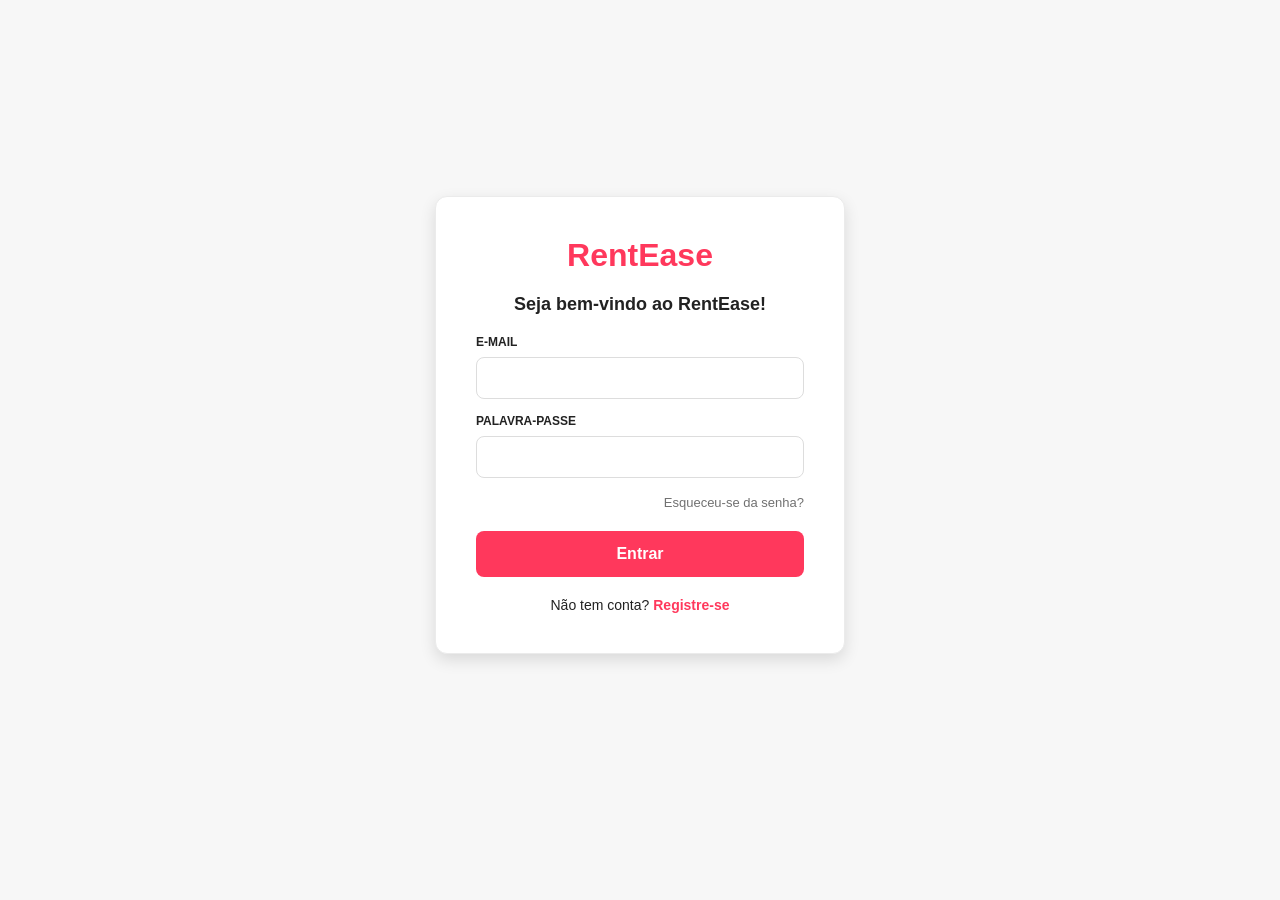
==== commit bbea6fca: "Add files via upload" ====
--- a/all-flats.html
+++ b/all-flats.html
@@ -50,8 +50,11 @@
                     <tr>
                         <th>Foto</th>
                         <th>Cidade</th>
+                        <th>Endereço</th>
+                        <th>Área</th>
+                        <th>AC</th>
+                        <th>Disponível</th>
                         <th>Preço</th>
-                        <th>Área</th>
                         <th>Ações</th>
                     </tr>
                 </thead>
@@ -60,74 +63,75 @@
             </table>
         </div>
 
-        <div id="viewModal" class="modal">
-            <div class="modal-content">
-                <span class="close-btn" onclick="closeViewModal()">Fechar</span>
+    </main>
 
-                <div id="view-details-content"></div>
-            </div>
+    <div id="viewModal" class="modal">
+        <div class="modal-content">
+            <span class="close-btn" onclick="closeViewModal()">Fechar</span>
+
+            <div id="view-details-content"></div>
         </div>
+    </div>
 
-        <div id="editModal" class="modal">
-            <div class="modal-content">
-                <span class="close-btn" onclick="closeEditModal()">&times;</span>
-                <h2>Editar Anúncio</h2>
-                <form id="edit-form" onsubmit="saveEdit(event)" style="margin-top:20px;">
-                    <input type="hidden" id="edit-id">
+    <div id="editModal" class="modal">
+        <div class="modal-content">
+            <span class="close-btn" onclick="closeEditModal()">&times;</span>
+            <h2>Editar Anúncio</h2>
+            <form id="edit-form" onsubmit="saveEdit(event)" style="margin-top:20px;">
+                <input type="hidden" id="edit-id">
 
-                    <div class="edit-grid">
-                        <div class="input-group">
-                            <label>Cidade</label>
-                            <input type="text" id="edit-city" required>
-                        </div>
-                        <div class="input-group">
-                            <label>Preço (€)</label>
-                            <input type="number" id="edit-price" required>
-                        </div>
+                <div class="edit-grid">
+                    <div class="input-group">
+                        <label>Cidade</label>
+                        <input type="text" id="edit-city" required>
                     </div>
+                    <div class="input-group">
+                        <label>Preço (€)</label>
+                        <input type="number" id="edit-price" required>
+                    </div>
+                </div>
 
-                    <div class="edit-grid">
-                        <div class="input-group">
-                            <label>Disponível em</label>
-                            <input type="date" id="edit-date" required>
-                        </div>
-                        <div class="input-group">
-                            <label>Área (m²)</label>
-                            <input type="number" id="edit-area" required>
-                        </div>
+                <div class="edit-grid">
+                    <div class="input-group">
+                        <label>Disponível em</label>
+                        <input type="date" id="edit-date" required>
                     </div>
+                    <div class="input-group">
+                        <label>Área (m²)</label>
+                        <input type="number" id="edit-area" required>
+                    </div>
+                </div>
 
-                    <div class="edit-grid">
-                        <div class="input-group">
-                            <label>Rua</label>
-                            <input type="text" id="edit-street" required>
-                        </div>
-                        <div class="input-group">
-                            <label>Número</label>
-                            <input type="number" id="edit-number" required>
-                        </div>
+                <div class="edit-grid">
+                    <div class="input-group">
+                        <label>Rua</label>
+                        <input type="text" id="edit-street" required>
                     </div>
+                    <div class="input-group">
+                        <label>Número</label>
+                        <input type="number" id="edit-number" required>
+                    </div>
+                </div>
 
-                    <div class="input-group"
-                        style="flex-direction: row; align-items: center; gap: 10px; margin: 10px 0;">
-                        <input type="checkbox" id="edit-hasAC" style="width: auto;">
-                        <label for="edit-hasAC" style="text-transform: none; cursor: pointer;">Tem Ar
-                            Condicionado?</label>
-                    </div>
+                <div class="input-group" style="flex-direction: row; align-items: center; gap: 10px; margin: 10px 0;">
+                    <input type="checkbox" id="edit-hasAC" style="width: auto;">
+                    <label for="edit-hasAC" style="text-transform: none; cursor: pointer;">Tem Ar
+                        Condicionado?</label>
+                </div>
 
-                    <div class="input-group">
-                        <label>URL da Foto</label>
-                        <input type="url" id="edit-photo" required>
-                    </div>
+                <div class="input-group">
+                    <label>URL da Foto (Opcional)</label>
+                    <input type="url" id="edit-photo">
+                </div>
 
-                    <div style="display: flex; gap: 10px; margin-top: 20px;">
-                        <button type="submit" class="btn-primary">Guardar Alterações</button>
-                        <button type="button" onclick="deleteFlat()" class="btn-primary"
-                            style="background: #222;">Eliminar</button>
-                    </div>
-                </form>
-            </div>
+                <div style="display: flex; gap: 10px; margin-top: 20px;">
+                    <button type="submit" class="btn-primary">Guardar Alterações</button>
+                    <button type="button" onclick="deleteFlat()" class="btn-primary"
+                        style="background: #222;">Eliminar</button>
+                </div>
+            </form>
         </div>
+    </div>
     </main>
 
     <script src="auth.js"></script>
